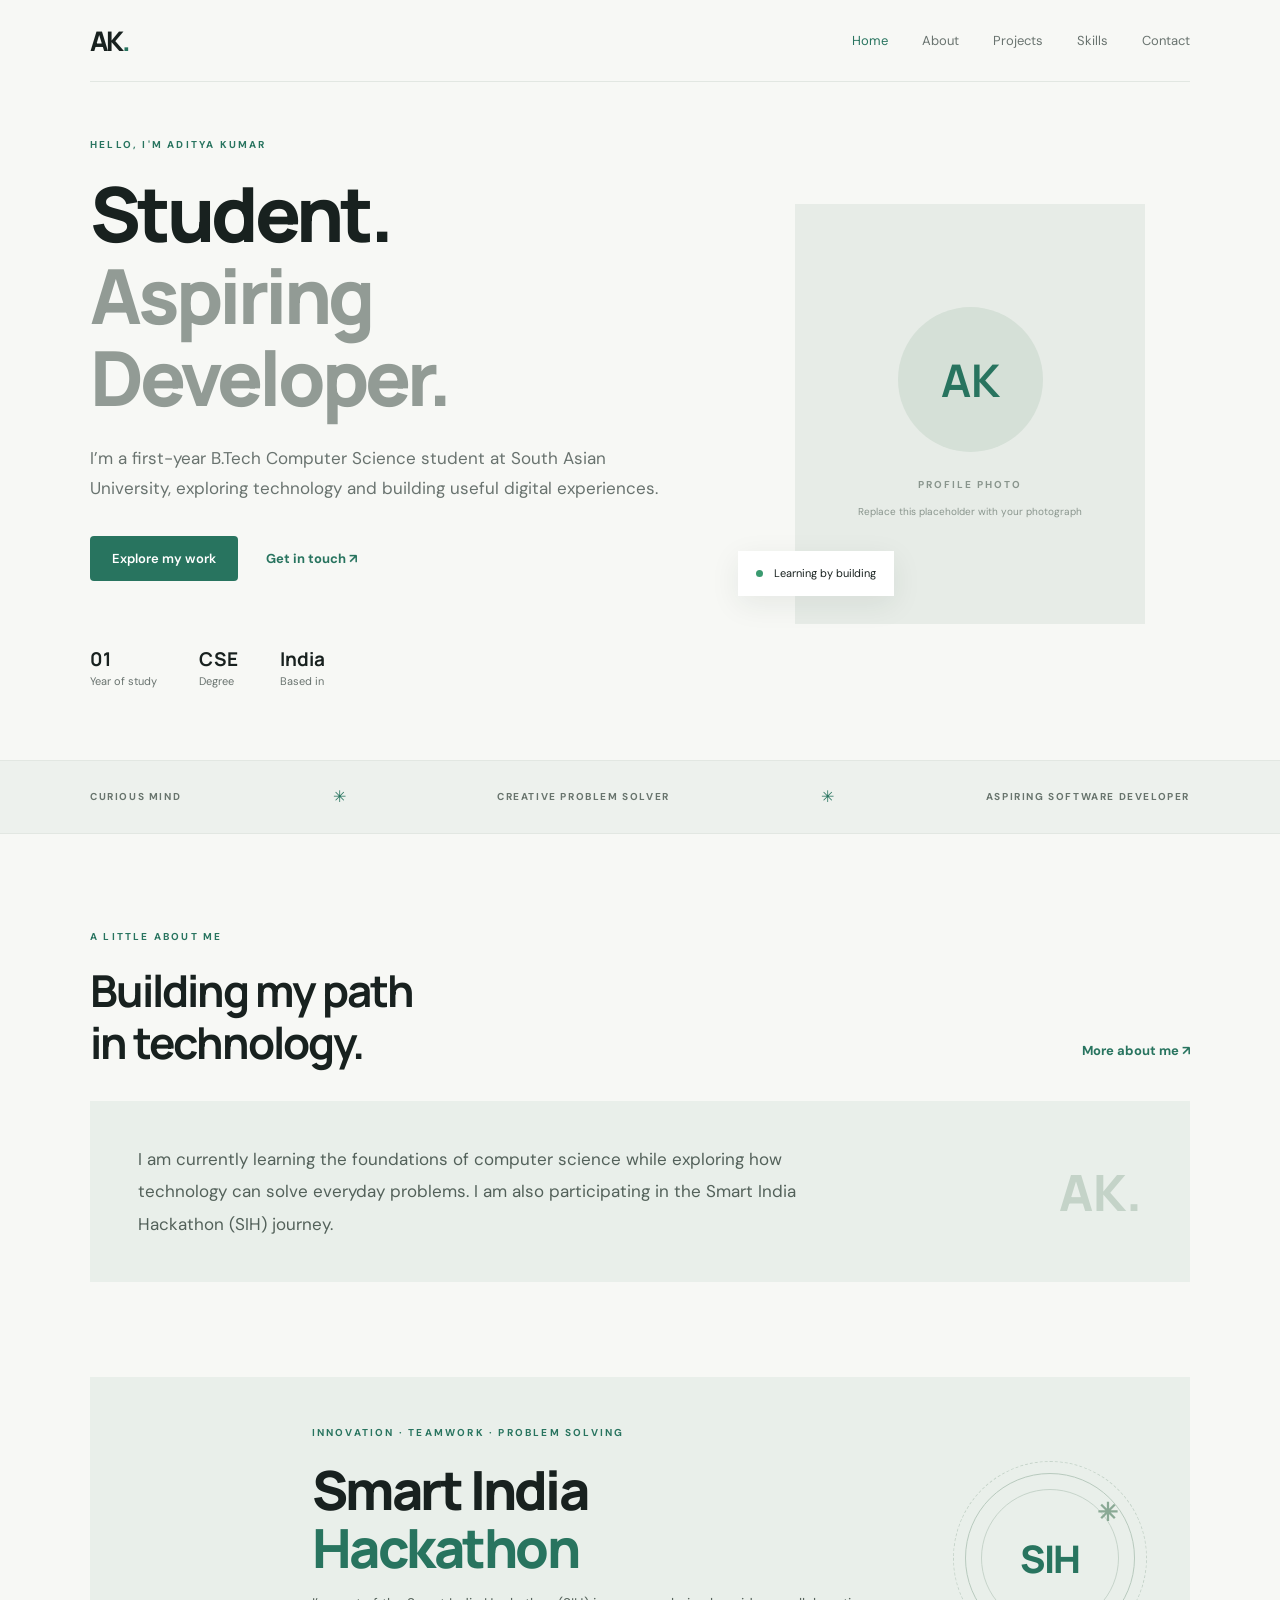
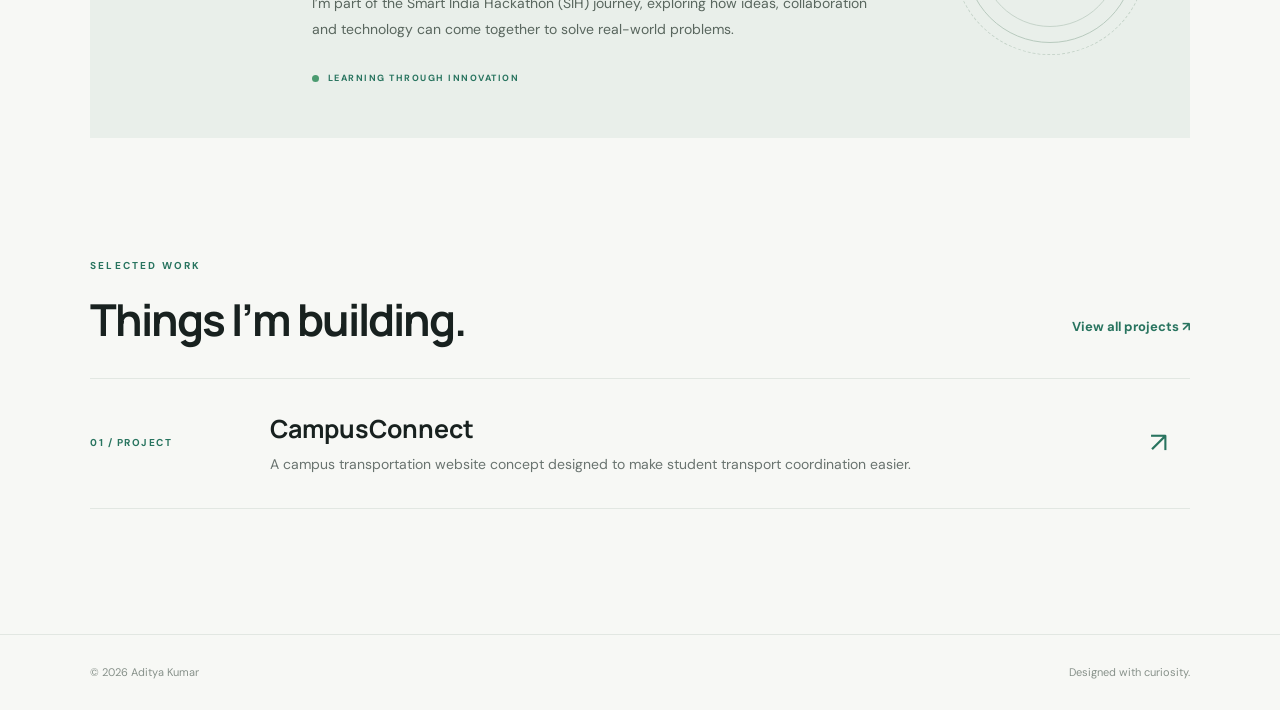
==== index.html @ c6f8ef8b "Add files via upload" ====
<!DOCTYPE html>
<html lang="en">
<head>
  <meta charset="UTF-8">
  <meta name="viewport" content="width=device-width, initial-scale=1.0">
  <title>Aditya Kumar | Portfolio</title>
  <link rel="stylesheet" href="style.css">
</head>
<body>
  <header class="site-header">
    <a class="logo" href="index.html">AK<span>.</span></a>
    <button class="menu-toggle" aria-label="Toggle navigation" aria-expanded="false">☰</button>
    <nav class="nav">
      <a class="active" href="index.html">Home</a>
      <a href="about.html">About</a>
      <a href="projects.html">Projects</a>
      <a href="skills.html">Skills</a>
      <a href="contact.html">Contact</a>
    </nav>
  </header>

  <main>
    <section class="hero container">
      <div class="hero-copy">
        <p class="eyebrow">HELLO, I'M ADITYA KUMAR</p>
        <h1>Student.<br><span class="muted">Aspiring Developer.</span></h1>
        <p class="lead">I’m a first-year B.Tech Computer Science student at South Asian University, exploring technology and building useful digital experiences.</p>
        <div class="hero-actions">
          <a class="button" href="projects.html">Explore my work</a>
          <a class="text-link" href="contact.html">Get in touch ↗</a>
        </div>
        <div class="quick-facts">
          <div><strong>01</strong><span>Year of study</span></div>
          <div><strong>CSE</strong><span>Degree</span></div>
          <div><strong>India</strong><span>Based in</span></div>
        </div>
      </div>
      <div class="hero-visual">
        <div class="photo-placeholder">
          <div class="avatar">AK</div>
          <span>PROFILE PHOTO</span>
          <small>Replace this placeholder with your photograph</small>
        </div>
        <div class="floating-note"><span class="dot"></span> Learning by building</div>
      </div>
    </section>

    <section class="intro-strip">
      <div class="container strip-inner">
        <p>CURIOUS MIND</p><span>✳</span><p>CREATIVE PROBLEM SOLVER</p><span>✳</span><p>ASPIRING SOFTWARE DEVELOPER</p>
      </div>
    </section>

    <section class="container section">
      <div class="section-heading">
        <div><p class="eyebrow">A LITTLE ABOUT ME</p><h2>Building my path<br>in technology.</h2></div>
        <a class="text-link" href="about.html">More about me ↗</a>
      </div>
      <div class="feature-card">
        <p>I am currently learning the foundations of computer science while exploring how technology can solve everyday problems. I am also participating in the Smart India Hackathon (SIH) journey.</p>
        <span class="feature-mark">AK.</span>
      </div>
    </section>

    <section class="container section sih-section">
      <div class="sih-card">
        <div class="sih-orbit orbit-one"></div>
        <div class="sih-orbit orbit-two"></div>
        <div class="sih-content">
          <p class="eyebrow">INNOVATION · TEAMWORK · PROBLEM SOLVING</p>
          <h2>Smart India<br><span>Hackathon</span></h2>
          <p>I’m part of the Smart India Hackathon (SIH) journey, exploring how ideas, collaboration and technology can come together to solve real-world problems.</p>
          <span class="sih-status"><i></i> LEARNING THROUGH INNOVATION</span>
        </div>
        <div class="sih-symbol" aria-hidden="true"><span>SIH</span><b>✳</b></div>
      </div>
    </section>

    <section class="container section">
      <div class="section-heading">
        <div><p class="eyebrow">SELECTED WORK</p><h2>Things I’m building.</h2></div>
        <a class="text-link" href="projects.html">View all projects ↗</a>
      </div>
      <a class="project-preview" href="projects.html">
        <div class="project-number">01 / PROJECT</div>
        <div><h3>CampusConnect</h3><p>A campus transportation website concept designed to make student transport coordination easier.</p></div>
        <span class="project-arrow">↗</span>
      </a>
    </section>
  </main>

  <footer class="footer"><div class="container footer-inner"><span>© 2026 Aditya Kumar</span><span>Designed with curiosity.</span></div></footer>
  <script src="script.js"></script>
</body>
</html>
---- style.css ----
@import url('https://fonts.googleapis.com/css2?family=DM+Sans:wght@400;500;600;700&family=Manrope:wght@400;500;600;700;800&display=swap');
:root{--ink:#18211f;--muted:#69736f;--paper:#f7f8f5;--white:#fff;--line:#e2e7e2;--accent:#28745f;--soft:#e9f0eb}
*{box-sizing:border-box}html{scroll-behavior:smooth}body{margin:0;background:var(--paper);color:var(--ink);font-family:'DM Sans',Arial,sans-serif;line-height:1.65}a{color:inherit;text-decoration:none}.container{width:min(1100px,calc(100% - 48px));margin:auto}.site-header{height:82px;display:flex;align-items:center;justify-content:space-between;width:min(1100px,calc(100% - 48px));margin:auto;border-bottom:1px solid var(--line)}.logo{font:800 27px Manrope,sans-serif;letter-spacing:-2px}.logo span{color:var(--accent)}.nav{display:flex;gap:34px}.nav a{font-size:13px;color:var(--muted);transition:.2s}.nav a:hover,.nav a.active{color:var(--accent)}.menu-toggle{display:none;border:0;background:none;font-size:25px}.hero{min-height:640px;display:grid;grid-template-columns:1.15fr .85fr;align-items:center;gap:65px;padding-top:55px;padding-bottom:70px}.eyebrow{font-size:10px;letter-spacing:2.2px;font-weight:700;color:var(--accent);margin:0 0 18px}.hero h1,.page-title{font:800 clamp(43px,6vw,76px)/1.08 Manrope,sans-serif;letter-spacing:-4px;margin:0 0 25px}.muted{color:#929b95}.lead{font-size:17px;line-height:1.8;color:var(--muted);max-width:580px}.hero-actions{display:flex;align-items:center;gap:28px;margin-top:32px}.button{display:inline-flex;justify-content:center;align-items:center;background:var(--accent);color:white;border:0;padding:14px 22px;border-radius:4px;font:600 13px 'DM Sans';cursor:pointer;transition:.2s}.button:hover{background:#1c5948;transform:translateY(-2px)}.text-link{font-size:13px;font-weight:700;color:var(--accent)}.quick-facts{display:flex;gap:42px;margin-top:65px}.quick-facts div{display:flex;flex-direction:column}.quick-facts strong{font:700 19px Manrope}.quick-facts span{font-size:11px;color:var(--muted)}.hero-visual{position:relative;display:flex;justify-content:center}.photo-placeholder{width:min(100%,350px);height:420px;background:#e7ece7;display:flex;flex-direction:column;justify-content:center;align-items:center;color:#89958d;gap:10px}.avatar{width:145px;height:145px;border-radius:50%;background:#d5e0d7;display:grid;place-items:center;font:700 45px Manrope;color:var(--accent);margin-bottom:15px}.photo-placeholder>span{font-size:10px;letter-spacing:2px;font-weight:700}.photo-placeholder small{font-size:10px}.floating-note{position:absolute;bottom:28px;left:-12px;background:white;padding:13px 18px;box-shadow:0 8px 30px #1c332014;font-size:11px}.dot{display:inline-block;width:7px;height:7px;border-radius:50%;background:#3a9a70;margin-right:8px}.intro-strip{background:#edf1ed;border-block:1px solid var(--line)}.strip-inner{min-height:72px;display:flex;align-items:center;justify-content:space-between;gap:18px}.strip-inner p{font-size:10px;letter-spacing:1.6px;font-weight:700;color:#68746d}.strip-inner span{color:var(--accent)}.section{padding-top:95px;padding-bottom:25px}.section-heading{display:flex;justify-content:space-between;align-items:end;margin-bottom:32px}.section-heading h2,.subheading{font:700 clamp(30px,4vw,44px)/1.2 Manrope;letter-spacing:-2px;margin:0}.section-heading .text-link{margin-bottom:8px}.feature-card{background:#e9efea;padding:42px 48px;display:flex;align-items:center;justify-content:space-between;gap:35px}.feature-card p{font-size:17px;line-height:1.9;color:#53615a;max-width:700px;margin:0}.feature-mark{font:800 50px Manrope;color:#c4d3c8}.project-preview{display:grid;grid-template-columns:150px 1fr 40px;align-items:center;gap:30px;padding:32px 0;border-top:1px solid var(--line);border-bottom:1px solid var(--line);transition:.2s}.project-preview:hover{padding-inline:12px;background:#f0f3ef}.project-number{font-size:10px;letter-spacing:1.5px;color:var(--accent);font-weight:700}.project-preview h3{font:700 25px Manrope;margin:0 0 7px}.project-preview p{color:var(--muted);margin:0;font-size:14px}.project-arrow{font-size:28px;color:var(--accent)}.footer{margin-top:100px;border-top:1px solid var(--line)}.footer-inner{min-height:75px;display:flex;align-items:center;justify-content:space-between;color:#87918a;font-size:11px}.page-main{padding-top:85px;min-height:65vh}.page-title{margin-bottom:22px}.about-grid{display:grid;grid-template-columns:1.5fr .8fr;gap:80px;margin-top:65px}.about-copy h2,.contact-form h2{font:700 25px Manrope;margin:0 0 15px}.about-copy p{color:var(--muted);line-height:1.9}.info-card{background:#e9efea;padding:30px}.info-card h3{font:700 27px/1.3 Manrope;letter-spacing:-1px}.info-card p:not(.eyebrow){font-size:12px;color:var(--muted)}.line{height:1px;background:#d3ddd5;margin:25px 0}.timeline-item{display:grid;grid-template-columns:130px 1fr;padding:28px 0;border-top:1px solid var(--line);border-bottom:1px solid var(--line)}.timeline-date{font-size:10px;letter-spacing:1.5px;color:var(--accent);font-weight:700}.timeline-item h3{margin:0;font:700 19px Manrope}.timeline-item p{margin:5px 0;color:var(--muted);font-size:13px}.tag-list{display:flex;flex-wrap:wrap;gap:10px;margin-top:20px}.tag-list span{border:1px solid #d8e0d9;padding:8px 13px;border-radius:3px;color:#52635a;font-size:11px}.narrow{max-width:650px}.project-card{margin-top:50px;background:white;border:1px solid var(--line)}.project-top{padding:17px 24px;display:flex;justify-content:space-between;font-size:9px;letter-spacing:1.5px;color:var(--accent);font-weight:700}.project-art{height:270px;background:#e9efea;display:flex;align-items:center;justify-content:center;position:relative;overflow:hidden}.campus-mark{font:800 100px Manrope;color:var(--accent);z-index:1}.campus-mark span{color:#a9c0ae}.route-line{position:absolute;width:75%;height:1px;background:#b8c9bd;transform:rotate(-18deg)}.art-label{position:absolute;bottom:22px;right:25px;font-size:9px;letter-spacing:2px;color:#718178}.project-details{padding:28px;display:flex;justify-content:space-between;gap:25px}.project-details h2{font:700 27px Manrope;margin:0 0 8px}.project-details p{max-width:650px;color:var(--muted);font-size:14px}.large-index{font:700 35px Manrope;color:#d5dfd7}.note-box{margin-top:28px;padding:24px;background:#edf1ed}.note-box p{font-size:13px;color:var(--muted);margin-bottom:0}.skills-grid{display:grid;grid-template-columns:repeat(3,1fr);gap:18px;margin-top:55px}.skill-card{background:white;border:1px solid var(--line);padding:28px;position:relative;min-height:260px}.skill-count{position:absolute;right:22px;top:20px;color:#a3ada5;font-size:10px}.skill-icon{font:700 30px Manrope;color:var(--accent);margin:12px 0 25px}.skill-card h2{font:700 23px Manrope;margin:0}.skill-card p{font-size:13px;color:var(--muted);min-height:65px}.skill-level{font-size:9px;letter-spacing:1.3px;color:var(--accent);font-weight:700}.subheading{max-width:650px;margin-top:10px}.contact-grid{display:grid;grid-template-columns:1fr 1fr;gap:80px;margin-top:55px}.contact-detail{padding:17px 0;border-bottom:1px solid var(--line)}.contact-detail span{font-size:9px;letter-spacing:1.7px;color:var(--accent);font-weight:700}.contact-detail a,.contact-detail p{display:block;margin:5px 0 0;font-size:14px}.contact-form{background:white;border:1px solid var(--line);padding:30px}.contact-form label{display:block;font-size:11px;font-weight:700;margin:16px 0 7px}.contact-form input,.contact-form textarea{width:100%;padding:12px;border:1px solid var(--line);background:#fbfcfa;font:13px 'DM Sans';outline:none}.contact-form input:focus,.contact-form textarea:focus{border-color:var(--accent)}.contact-form .button{margin-top:18px}.form-note{font-size:10px;color:var(--muted)}
@media(max-width:760px){.site-header{height:70px}.menu-toggle{display:block}.nav{display:none;position:absolute;top:70px;left:0;right:0;background:var(--paper);padding:18px 24px;z-index:5;border-bottom:1px solid var(--line);flex-direction:column;gap:16px}.nav.open{display:flex}.hero{grid-template-columns:1fr;gap:35px;padding-top:65px}.hero h1,.page-title{letter-spacing:-2.5px}.hero-visual{grid-row:1}.photo-placeholder{height:300px;max-width:300px}.avatar{width:110px;height:110px}.floating-note{left:calc(50% - 160px)}.quick-facts{margin-top:42px;gap:28px}.strip-inner{flex-wrap:wrap;justify-content:center;padding:18px 0}.strip-inner p{font-size:8px}.section{padding-top:65px}.section-heading{align-items:start;gap:15px;flex-direction:column}.feature-card{padding:28px}.feature-mark{display:none}.project-preview{grid-template-columns:1fr 30px;gap:10px}.project-number{grid-column:1/-1}.about-grid,.contact-grid{grid-template-columns:1fr;gap:35px}.page-main{padding-top:65px}.skills-grid{grid-template-columns:1fr}.skill-card{min-height:220px}.project-art{height:210px}.project-details{padding:22px}.footer-inner{gap:15px}.timeline-item{grid-template-columns:85px 1fr}}

/* Subtle motion and Smart India Hackathon feature */
@keyframes fadeUp{from{opacity:0;transform:translateY(18px)}to{opacity:1;transform:translateY(0)}}
@keyframes slowFloat{0%,100%{transform:translateY(0)}50%{transform:translateY(-10px)}}
@keyframes orbitSpin{from{transform:rotate(0deg)}to{transform:rotate(360deg)}}
@keyframes softPulse{0%,100%{box-shadow:0 0 0 0 #8fb6a033}50%{box-shadow:0 0 0 9px #8fb6a000}}
.hero-copy,.hero-visual{animation:fadeUp .75s ease both}
.hero-visual{animation-delay:.12s}
.section{animation:fadeUp .7s ease both}
.button,.project-preview,.skill-card,.text-link{transition:transform .25s ease,color .25s ease,background .25s ease,box-shadow .25s ease}
.skill-card:hover{transform:translateY(-5px);box-shadow:0 14px 35px #1c332010}
.photo-placeholder{transition:transform .35s ease}
.photo-placeholder:hover{transform:translateY(-5px)}
.sih-section{padding-top:70px}
.sih-card{position:relative;overflow:hidden;min-height:310px;background:#e9efea;padding:48px 55px;display:flex;align-items:center;justify-content:space-between;isolation:isolate}
.sih-content{position:relative;z-index:2;max-width:620px}
.sih-content h2{font:800 clamp(34px,5vw,54px)/1.08 Manrope,sans-serif;letter-spacing:-2.5px;margin:0 0 15px}
.sih-content h2 span{color:var(--accent)}
.sih-content>p:not(.eyebrow){max-width:570px;color:#59665e;font-size:14px;line-height:1.85}
.sih-status{display:inline-flex;align-items:center;gap:9px;margin-top:14px;font-size:9px;letter-spacing:1.5px;font-weight:700;color:var(--accent)}
.sih-status i{width:7px;height:7px;border-radius:50%;background:#4b9b70;animation:softPulse 2s infinite}
.sih-symbol{position:relative;z-index:1;width:170px;height:170px;flex:0 0 170px;border:1px solid #b8cabe;border-radius:50%;display:grid;place-items:center;color:var(--accent);animation:slowFloat 5s ease-in-out infinite}
.sih-symbol:before,.sih-symbol:after{content:"";position:absolute;border:1px solid #c6d4ca;border-radius:50%;inset:15px}
.sih-symbol:after{inset:-13px;border-style:dashed;animation:orbitSpin 28s linear infinite}
.sih-symbol span{font:800 38px Manrope;letter-spacing:-2px}
.sih-symbol b{position:absolute;right:16px;top:18px;font-size:25px;color:#8aa995}
@media(max-width:760px){.sih-card{padding:32px 25px;min-height:0}.sih-symbol{width:95px;height:95px;flex-basis:95px;margin-left:12px}.sih-symbol:before{inset:9px}.sih-symbol:after{inset:-8px}.sih-symbol span{font-size:25px}.sih-symbol b{font-size:16px;right:7px;top:8px}.sih-content h2{font-size:34px}.sih-content>p:not(.eyebrow){font-size:12px}}
@media(prefers-reduced-motion:reduce){*,*::before,*::after{scroll-behavior:auto!important;animation-duration:.01ms!important;animation-iteration-count:1!important;transition-duration:.01ms!important}}
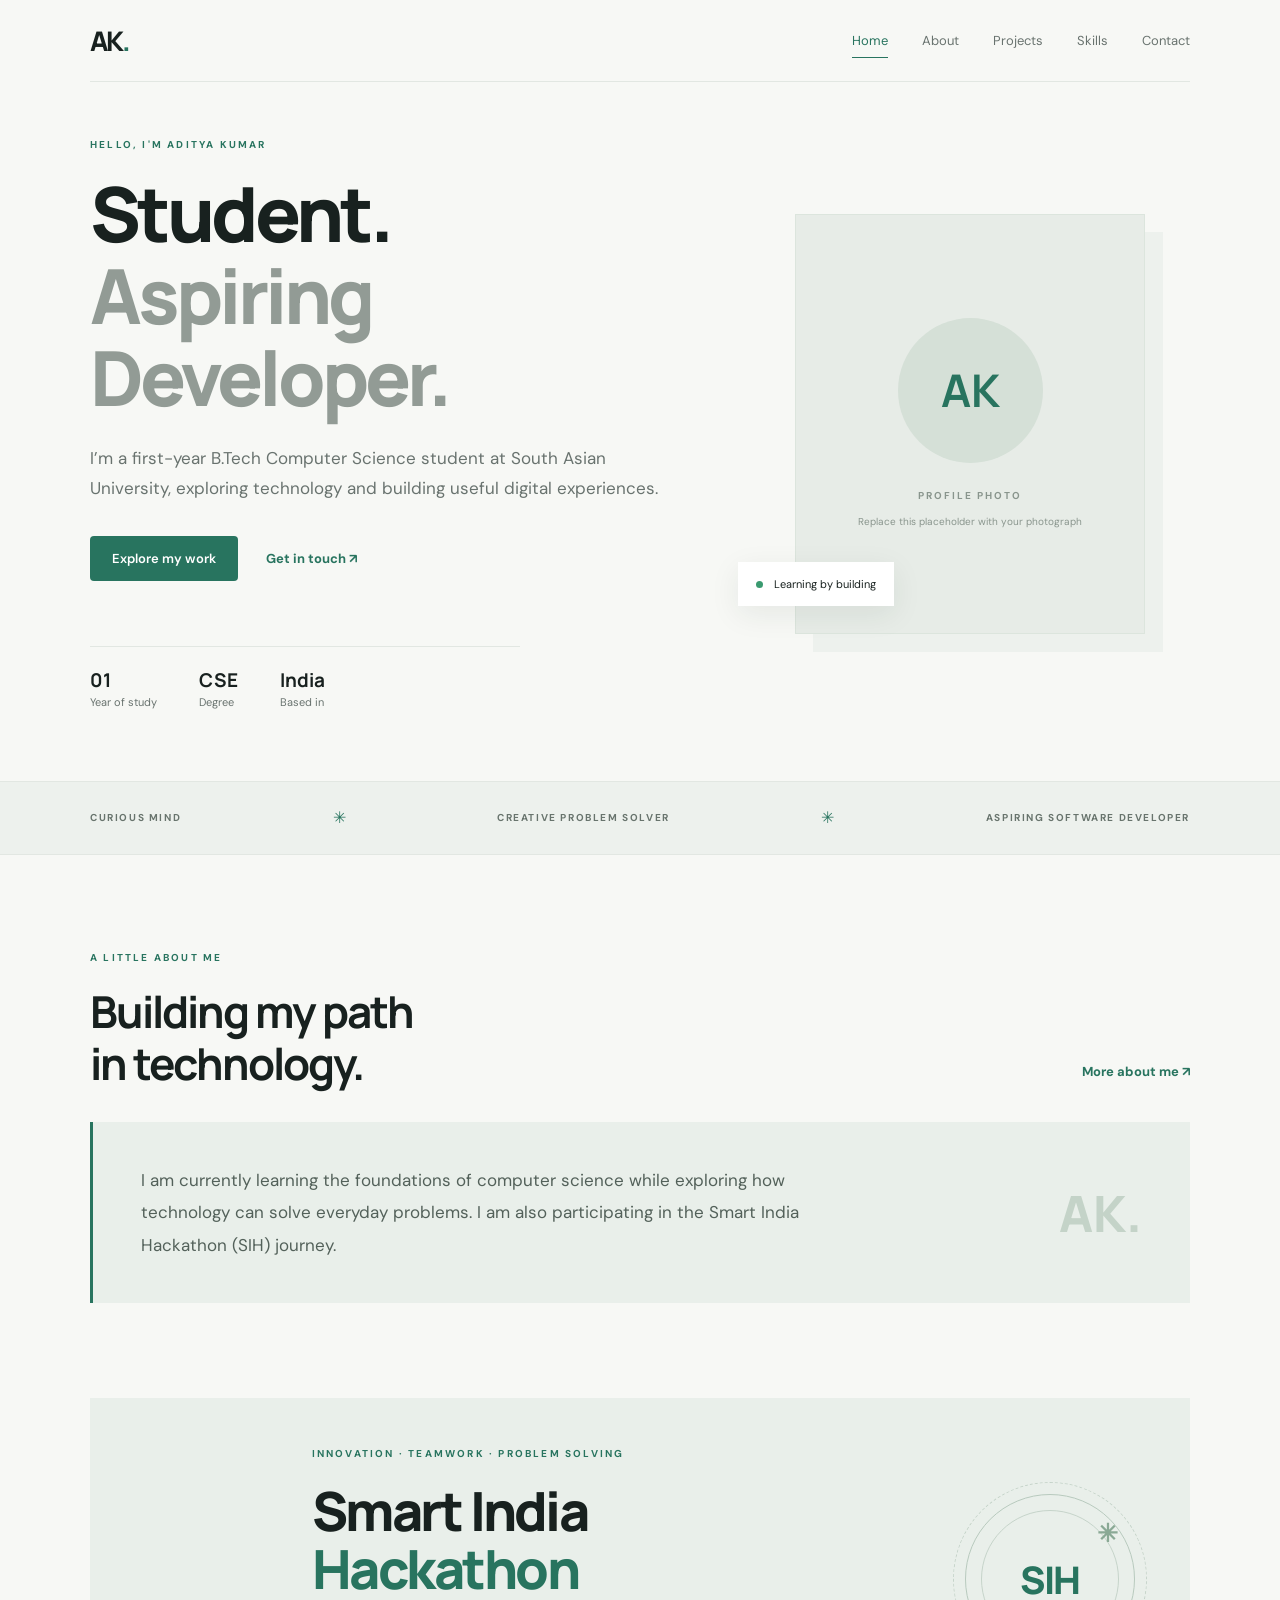
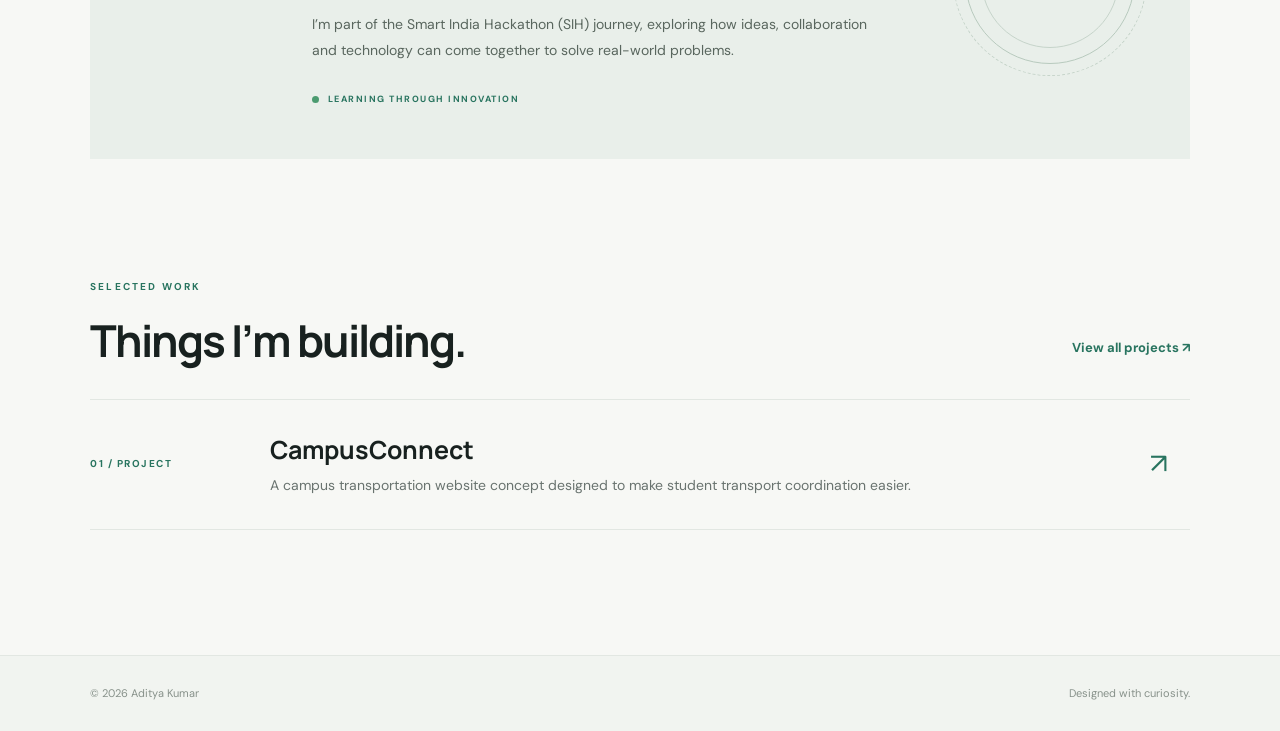
==== commit 2cf3202a: "Add files via upload" ====
--- a/index.html
+++ b/index.html
@@ -90,6 +90,6 @@
   </main>
 
   <footer class="footer"><div class="container footer-inner"><span>© 2026 Aditya Kumar</span><span>Designed with curiosity.</span></div></footer>
-  <script src="script.js"></script>
+  <button class="back-to-top" aria-label="Back to top">↑</button><script src="script.js"></script>
 </body>
 </html>
--- a/style.css
+++ b/style.css
@@ -30,3 +30,36 @@
 .sih-symbol b{position:absolute;right:16px;top:18px;font-size:25px;color:#8aa995}
 @media(max-width:760px){.sih-card{padding:32px 25px;min-height:0}.sih-symbol{width:95px;height:95px;flex-basis:95px;margin-left:12px}.sih-symbol:before{inset:9px}.sih-symbol:after{inset:-8px}.sih-symbol span{font-size:25px}.sih-symbol b{font-size:16px;right:7px;top:8px}.sih-content h2{font-size:34px}.sih-content>p:not(.eyebrow){font-size:12px}}
 @media(prefers-reduced-motion:reduce){*,*::before,*::after{scroll-behavior:auto!important;animation-duration:.01ms!important;animation-iteration-count:1!important;transition-duration:.01ms!important}}
+
+/* Refined layout and gentle interactions */
+:focus-visible{outline:3px solid #80a995;outline-offset:4px}
+::selection{background:#cfe0d4;color:#183b2f}
+.site-header{position:sticky;top:0;z-index:20;background:rgba(247,248,245,.94);backdrop-filter:blur(14px)}
+.nav a{position:relative;padding:8px 0}
+.nav a:after{content:"";position:absolute;left:0;bottom:1px;width:0;height:1px;background:var(--accent);transition:width .25s}
+.nav a:hover:after,.nav a.active:after{width:100%}
+.photo-placeholder{border:1px solid #dce5dd;box-shadow:18px 18px 0 #edf1ed}
+.quick-facts{padding-top:20px;border-top:1px solid var(--line);max-width:430px}
+.feature-card{border-left:3px solid var(--accent)}
+.project-card{overflow:hidden;box-shadow:0 14px 40px #20352b08}
+.project-art{background:radial-gradient(circle at 50% 50%,#f9fbf8 0%,#e8efe9 68%)}
+.project-details{background:#fff}
+.project-overview{padding:65px 0 10px}
+.project-overview h2{font:700 clamp(27px,4vw,38px)/1.2 Manrope;letter-spacing:-1.5px;max-width:650px;margin:0}
+.overview-copy{max-width:650px;color:var(--muted);font-size:15px;line-height:1.85}
+.feature-grid{display:grid;grid-template-columns:repeat(3,1fr);gap:14px;margin-top:30px}
+.feature-grid>div{padding:22px;background:#edf2ed;border:1px solid #e0e8e1}
+.feature-grid span{font-size:10px;color:var(--accent);font-weight:700;letter-spacing:1px}
+.feature-grid h3{font:700 16px Manrope;margin:15px 0 7px}
+.feature-grid p{font-size:12px;color:var(--muted);margin:0;line-height:1.7}
+.small-disclaimer{font-size:10px;color:#849087;margin-top:15px}
+.skill-card{border-radius:5px;box-shadow:0 8px 24px #20352b06}
+.skill-icon{width:52px;height:52px;display:grid;place-items:center;background:#edf3ee;border-radius:50%}
+.contact-form{box-shadow:0 12px 35px #20352b08}
+.back-to-top{position:fixed;right:24px;bottom:24px;width:42px;height:42px;border:0;border-radius:50%;background:var(--accent);color:white;font-size:21px;cursor:pointer;opacity:0;pointer-events:none;transform:translateY(10px);transition:.25s;z-index:30;box-shadow:0 8px 20px #163c2b25}
+.back-to-top.show{opacity:1;pointer-events:auto;transform:translateY(0)}
+.reveal{opacity:0;transform:translateY(18px);transition:opacity .65s ease,transform .65s ease}
+.reveal.is-visible{opacity:1;transform:translateY(0)}
+.footer{background:#f1f4f0}
+@media(max-width:760px){.feature-grid{grid-template-columns:1fr}.project-overview{padding-top:45px}.quick-facts{max-width:none}.back-to-top{right:16px;bottom:16px}}
+@media(prefers-reduced-motion:reduce){html{scroll-behavior:auto}*,*::before,*::after{animation-duration:.01ms!important;animation-iteration-count:1!important;transition-duration:.01ms!important}.reveal{opacity:1;transform:none}}
